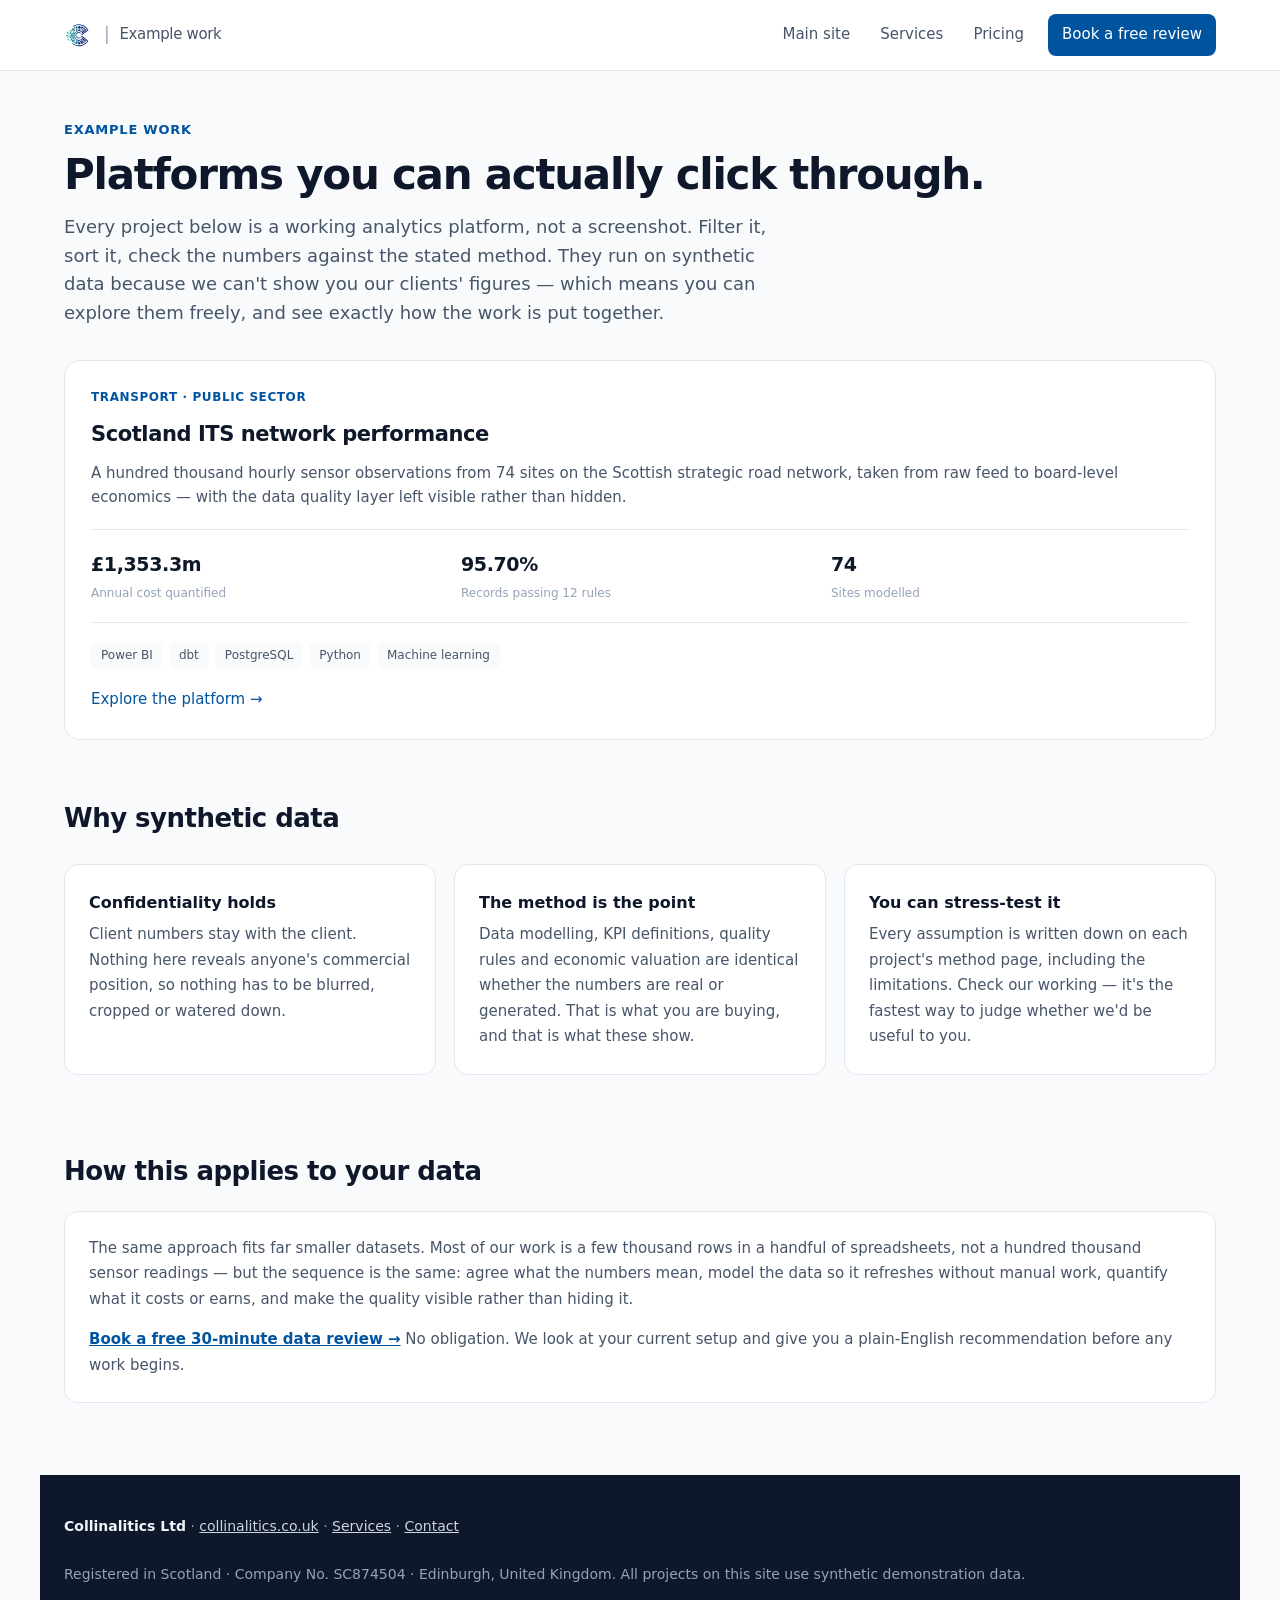
==== demos/index.html @ d9bcdb27 "Collinalitics demo platforms: Scotland ITS" ====
<!DOCTYPE html>
<html lang="en-GB">
<head>
<meta charset="utf-8">
<meta name="viewport" content="width=device-width, initial-scale=1">
<title>Example work — Collinalitics Ltd</title>
<meta name="description" content="Working demonstration platforms from Collinalitics Ltd. Built on synthetic data so you can explore the method without client confidentiality getting in the way.">
<link rel="stylesheet" href="styles.css">
</head>
<body>

<header class="mast">
  <div class="mast-inner">
    <a class="brand" href="https://www.collinalitics.co.uk/">
      <img src="LOGO.png" alt="Collinalitics Ltd">
      <span class="divider">|</span>
      <span class="proj">Example work</span>
    </a>
    <nav class="pages">
      <a href="https://www.collinalitics.co.uk/">Main site</a>
      <a href="https://www.collinalitics.co.uk/services">Services</a>
      <a href="https://www.collinalitics.co.uk/pricing">Pricing</a>
      <a href="https://www.collinalitics.co.uk/contact" class="cta">Book a free review</a>
    </nav>
  </div>
</header>

<main>

<p class="eyebrow">Example work</p>
<h1>Platforms you can actually click through.</h1>
<p class="sub">
  Every project below is a working analytics platform, not a screenshot. Filter it,
  sort it, check the numbers against the stated method. They run on synthetic data
  because we can't show you our clients' figures — which means you can explore them
  freely, and see exactly how the work is put together.
</p>

<div class="projects" id="projects"></div>

<h2>Why synthetic data</h2>
<div class="grid g3">
  <div class="card">
    <h3 style="margin-top:0">Confidentiality holds</h3>
    <p class="note" style="margin:0">
      Client numbers stay with the client. Nothing here reveals anyone's commercial
      position, so nothing has to be blurred, cropped or watered down.
    </p>
  </div>
  <div class="card">
    <h3 style="margin-top:0">The method is the point</h3>
    <p class="note" style="margin:0">
      Data modelling, KPI definitions, quality rules and economic valuation are
      identical whether the numbers are real or generated. That is what you are
      buying, and that is what these show.
    </p>
  </div>
  <div class="card">
    <h3 style="margin-top:0">You can stress-test it</h3>
    <p class="note" style="margin:0">
      Every assumption is written down on each project's method page, including the
      limitations. Check our working — it's the fastest way to judge whether we'd be
      useful to you.
    </p>
  </div>
</div>

<h2>How this applies to your data</h2>
<div class="card">
  <p class="note" style="margin-top:0">
    The same approach fits far smaller datasets. Most of our work is a few thousand
    rows in a handful of spreadsheets, not a hundred thousand sensor readings — but
    the sequence is the same: agree what the numbers mean, model the data so it
    refreshes without manual work, quantify what it costs or earns, and make the
    quality visible rather than hiding it.
  </p>
  <p class="note" style="margin-bottom:0">
    <a href="https://www.collinalitics.co.uk/contact"><strong>Book a free 30-minute data review →</strong></a>
    No obligation. We look at your current setup and give you a plain-English
    recommendation before any work begins.
  </p>
</div>

<footer class="foot"><div class="inner">
  <strong>Collinalitics Ltd</strong> ·
  <a href="https://www.collinalitics.co.uk/">collinalitics.co.uk</a> ·
  <a href="https://www.collinalitics.co.uk/services">Services</a> ·
  <a href="https://www.collinalitics.co.uk/contact">Contact</a>
  <br><br>
  Registered in Scotland · Company No. SC874504 · Edinburgh, United Kingdom.
  All projects on this site use synthetic demonstration data.
</div></footer>

</main>

<script>
/* ── Add a new project by adding one entry here. ──────────────────────────
   Copy the whole object, change the fields, point `url` at the new folder. */

const PROJECTS = [
  {
    title:   'Scotland ITS network performance',
    sector:  'Transport · Public sector',
    url:     'scotland-its/index.html',
    blurb:   'A hundred thousand hourly sensor observations from 74 sites on the ' +
             'Scottish strategic road network, taken from raw feed to board-level ' +
             'economics — with the data quality layer left visible rather than hidden.',
    stats:   [
      { v: '£1,353.3m', k: 'Annual cost quantified' },
      { v: '95.70%',    k: 'Records passing 12 rules' },
      { v: '74',        k: 'Sites modelled' }
    ],
    tags:    ['Power BI', 'dbt', 'PostgreSQL', 'Python', 'Machine learning'],
    live:    true
  }

  /* ── Next project goes here ───────────────────────────────────────────
  ,{
    title:  'Retail demand forecasting',
    sector: 'Retail · SME',
    url:    'retail-forecast/index.html',
    blurb:  'One sentence on the problem, one on what the platform shows.',
    stats:  [
      { v: '00%', k: 'Headline metric' },
      { v: '00',  k: 'Second metric' },
      { v: '00',  k: 'Third metric' }
    ],
    tags:   ['Power BI', 'SQL'],
    live:   true
  }
  ─────────────────────────────────────────────────────────────────────── */
];

document.getElementById('projects').innerHTML = PROJECTS.map(p =>
  '<a class="project' + (p.live ? '' : ' soon') + '" ' +
    (p.live ? 'href="' + p.url + '"' : '') + '>' +
    '<div class="project-head">' +
      '<span class="sector">' + p.sector + '</span>' +
      (p.live ? '' : '<span class="badge">In build</span>') +
    '</div>' +
    '<h3>' + p.title + '</h3>' +
    '<p class="blurb">' + p.blurb + '</p>' +
    '<div class="project-stats">' +
      p.stats.map(s => '<div><span class="v">' + s.v + '</span>' +
                       '<span class="k">' + s.k + '</span></div>').join('') +
    '</div>' +
    '<div class="tags">' + p.tags.map(t => '<span>' + t + '</span>').join('') + '</div>' +
    (p.live ? '<span class="go">Explore the platform &rarr;</span>' : '') +
  '</a>'
).join('');
</script>

</body>
</html>
---- demos/styles.css ----
:root {
  /* ── CHANGE THIS ONE LINE to your brand colour ── */
  --brand:     #00539F;

  --brand-ink: #003A6E;
  --brand-bg:  #EAF1F8;
  --teal:      #0F8B8D;
  --orange:    #EF6C00;
  --red:       #C62828;
  --green:     #2E7D32;
  --amber:     #F9A825;
  --ink:       #0F172A;
  --ink-2:     #475569;
  --ink-3:     #94A3B8;
  --line:      #E2E8F0;
  --bg:        #F8FAFC;
  --card:      #FFFFFF;
  --dark:      #0F172A;
  --warn-bg:   #FEF3C7;
  --warn-ink:  #92400E;
  --warn-line: #FCD34D;
}

* { box-sizing: border-box; }
html { -webkit-text-size-adjust: 100%; }

body {
  margin: 0;
  background: var(--bg);
  color: var(--ink);
  font: 400 16px/1.7 ui-sans-serif, system-ui, -apple-system, "Segoe UI", Roboto, Helvetica, Arial, sans-serif;
  -webkit-font-smoothing: antialiased;
}

a { color: var(--brand); }

/* ── masthead ─────────────────────────────────────── */

header.mast {
  background: var(--card);
  border-bottom: 1px solid var(--line);
  position: sticky; top: 0; z-index: 20;
}

.mast-inner {
  max-width: 1200px; margin: 0 auto; padding: 14px 24px;
  display: flex; align-items: center; gap: 20px; flex-wrap: wrap;
}

.brand {
  display: flex; align-items: center; gap: 10px;
  font-weight: 600; font-size: 17px; color: var(--ink);
  text-decoration: none; letter-spacing: -0.02em;
}

.brand img { height: 30px; width: auto; display: block; }
.brand .divider { color: var(--ink-3); font-weight: 300; }
.brand .proj { color: var(--ink-2); font-weight: 400; font-size: 15px; }

nav.pages { display: flex; gap: 2px; margin-left: auto; flex-wrap: wrap; align-items: center; }

nav.pages a {
  padding: 8px 14px; border-radius: 8px; font-size: 15px;
  color: var(--ink-2); text-decoration: none; transition: all .15s;
}

nav.pages a:hover { background: var(--bg); color: var(--ink); }
nav.pages a.on { color: var(--brand); font-weight: 500; background: var(--brand-bg); }

.cta {
  padding: 8px 16px; border-radius: 8px; font-size: 14px; font-weight: 500;
  background: var(--brand); color: #fff !important; text-decoration: none;
  margin-left: 8px; white-space: nowrap;
}
.cta:hover { background: var(--brand-ink); }

/* ── synthetic-data banner ────────────────────────── */

.synthetic {
  background: var(--warn-bg);
  border-bottom: 1px solid var(--warn-line);
  color: var(--warn-ink); font-size: 14px;
}
.synthetic .inner { max-width: 1200px; margin: 0 auto; padding: 12px 24px; }
.synthetic strong { font-weight: 600; }
.synthetic a { color: var(--warn-ink); font-weight: 500; }

/* ── layout ───────────────────────────────────────── */

main { max-width: 1200px; margin: 0 auto; padding: 48px 24px 80px; }

.eyebrow {
  font-size: 13px; font-weight: 600; letter-spacing: 0.06em;
  text-transform: uppercase; color: var(--brand); margin: 0 0 10px;
}

h1 { font-size: 42px; line-height: 1.15; margin: 0 0 14px; letter-spacing: -0.03em; font-weight: 600; }
h2 { font-size: 26px; margin: 56px 0 6px; letter-spacing: -0.02em; font-weight: 600; }
h3 { font-size: 16px; margin: 22px 0 6px; font-weight: 600; }

.sub { color: var(--ink-2); margin: 0 0 8px; font-size: 18px; max-width: 62ch; line-height: 1.6; }
.note { color: var(--ink-2); font-size: 15px; }
.small { font-size: 13px; color: var(--ink-3); }

.card {
  background: var(--card); border: 1px solid var(--line);
  border-radius: 14px; padding: 24px; margin: 18px 0;
}

.grid { display: grid; gap: 18px; }
.g2 { grid-template-columns: repeat(auto-fit, minmax(340px, 1fr)); }
.g3 { grid-template-columns: repeat(auto-fit, minmax(260px, 1fr)); }

/* ── KPI strip ────────────────────────────────────── */

.kpis {
  display: grid; grid-template-columns: repeat(auto-fit, minmax(165px, 1fr));
  gap: 14px; margin: 32px 0 10px;
}

.kpi {
  background: var(--card); border: 1px solid var(--line);
  border-radius: 14px; padding: 18px 20px;
}

.kpi .lab { font-size: 13px; color: var(--ink-2); margin-bottom: 6px; font-weight: 500; }
.kpi .val { font-size: 30px; font-weight: 600; color: var(--ink); line-height: 1.1; letter-spacing: -0.03em; }
.kpi .foot { font-size: 12px; color: var(--ink-3); margin-top: 6px; }
.kpi .foot.bad  { color: var(--red); font-weight: 500; }
.kpi .foot.good { color: var(--green); font-weight: 500; }

/* ── charts ───────────────────────────────────────── */

.chartbox { position: relative; height: 340px; }
.chartbox.tall { height: 440px; }

/* ── tables ───────────────────────────────────────── */

table { width: 100%; border-collapse: collapse; font-size: 15px; }

th {
  text-align: left; font-weight: 600; font-size: 13px; color: var(--ink-2);
  padding: 10px 12px; border-bottom: 2px solid var(--line);
  white-space: nowrap; cursor: pointer; user-select: none;
}
th.num, td.num { text-align: right; }
th:hover { color: var(--brand); }

td { padding: 10px 12px; border-bottom: 1px solid var(--line); }
tbody tr:hover { background: var(--bg); }

.bar {
  display: inline-block; height: 6px; border-radius: 3px;
  background: var(--brand); vertical-align: middle; margin-left: 10px; opacity: .8;
}

.pill { display: inline-block; padding: 3px 10px; border-radius: 12px; font-size: 13px; font-weight: 500; }

/* ── controls ─────────────────────────────────────── */

.controls { display: flex; gap: 12px; flex-wrap: wrap; margin: 20px 0; }

select, input[type=search] {
  font: inherit; font-size: 15px; padding: 9px 12px;
  border: 1px solid var(--line); border-radius: 10px;
  background: var(--card); color: var(--ink); min-width: 165px;
}
select:focus, input:focus { outline: 2px solid var(--brand); outline-offset: -1px; }

/* ── findings ─────────────────────────────────────── */

.finding {
  background: var(--brand-bg); border-radius: 14px;
  padding: 18px 22px; margin: 20px 0; font-size: 16px; line-height: 1.6;
  color: var(--brand-ink);
}
.finding strong { color: var(--brand-ink); font-weight: 600; }

dl.kv { display: grid; grid-template-columns: max-content 1fr; gap: 8px 24px; margin: 0; font-size: 15px; }
dl.kv dt { color: var(--ink-2); }
dl.kv dd { margin: 0; font-weight: 500; }

/* ── footer ───────────────────────────────────────── */

footer.foot {
  background: var(--dark); color: #94A3B8;
  margin: 72px -24px -80px; padding: 40px 24px;
  font-size: 14px; line-height: 1.7;
}
footer.foot .inner { max-width: 1200px; margin: 0 auto; }
footer.foot a { color: #CBD5E1; }
footer.foot strong { color: #F1F5F9; }

ol.lim > li { margin-bottom: 12px; }

/* ── project cards (portfolio landing) ────────────── */

.projects {
  display: grid; grid-template-columns: repeat(auto-fit, minmax(380px, 1fr));
  gap: 20px; margin: 32px 0;
}

.project {
  display: block; background: var(--card);
  border: 1px solid var(--line); border-radius: 16px; padding: 26px;
  text-decoration: none; color: inherit;
  transition: border-color .15s, transform .15s;
}

.project:hover { border-color: var(--brand); transform: translateY(-2px); }
.project.soon { opacity: .6; cursor: default; }
.project.soon:hover { border-color: var(--line); transform: none; }

.project-head {
  display: flex; align-items: center; justify-content: space-between;
  gap: 12px; margin-bottom: 10px;
}

.project .sector {
  font-size: 12px; font-weight: 600; letter-spacing: .05em;
  text-transform: uppercase; color: var(--brand);
}

.project .badge {
  font-size: 12px; font-weight: 500; padding: 3px 10px;
  border-radius: 10px; background: var(--bg); color: var(--ink-2);
}

.project h3 { font-size: 21px; margin: 0 0 8px; letter-spacing: -0.02em; }
.project .blurb { color: var(--ink-2); font-size: 15px; margin: 0 0 20px; line-height: 1.6; }

.project-stats {
  display: grid; grid-template-columns: repeat(3, 1fr); gap: 12px;
  padding: 18px 0; border-top: 1px solid var(--line);
  border-bottom: 1px solid var(--line); margin-bottom: 18px;
}

.project-stats .v {
  display: block; font-size: 19px; font-weight: 600;
  color: var(--ink); letter-spacing: -0.02em;
}
.project-stats .k { display: block; font-size: 12px; color: var(--ink-3); margin-top: 3px; }

.project .tags { display: flex; flex-wrap: wrap; gap: 6px; margin-bottom: 16px; }

.project .tags span {
  font-size: 12px; padding: 4px 10px; border-radius: 8px;
  background: var(--bg); color: var(--ink-2);
}

.project .go { font-size: 15px; font-weight: 500; color: var(--brand); }

/* ── responsive ───────────────────────────────────── */

@media (max-width: 640px) {
  h1 { font-size: 30px; }
  h2 { font-size: 22px; }
  .sub { font-size: 16px; }
  main { padding: 32px 16px 56px; }
  .mast-inner, .synthetic .inner { padding: 12px 16px; }
  .chartbox { height: 280px; }
  footer.foot { margin: 48px -16px -56px; padding: 32px 16px; }
  .cta { display: none; }
  .projects { grid-template-columns: 1fr; }
  .project { padding: 20px; }
  .project-stats { grid-template-columns: 1fr; gap: 10px; }
}
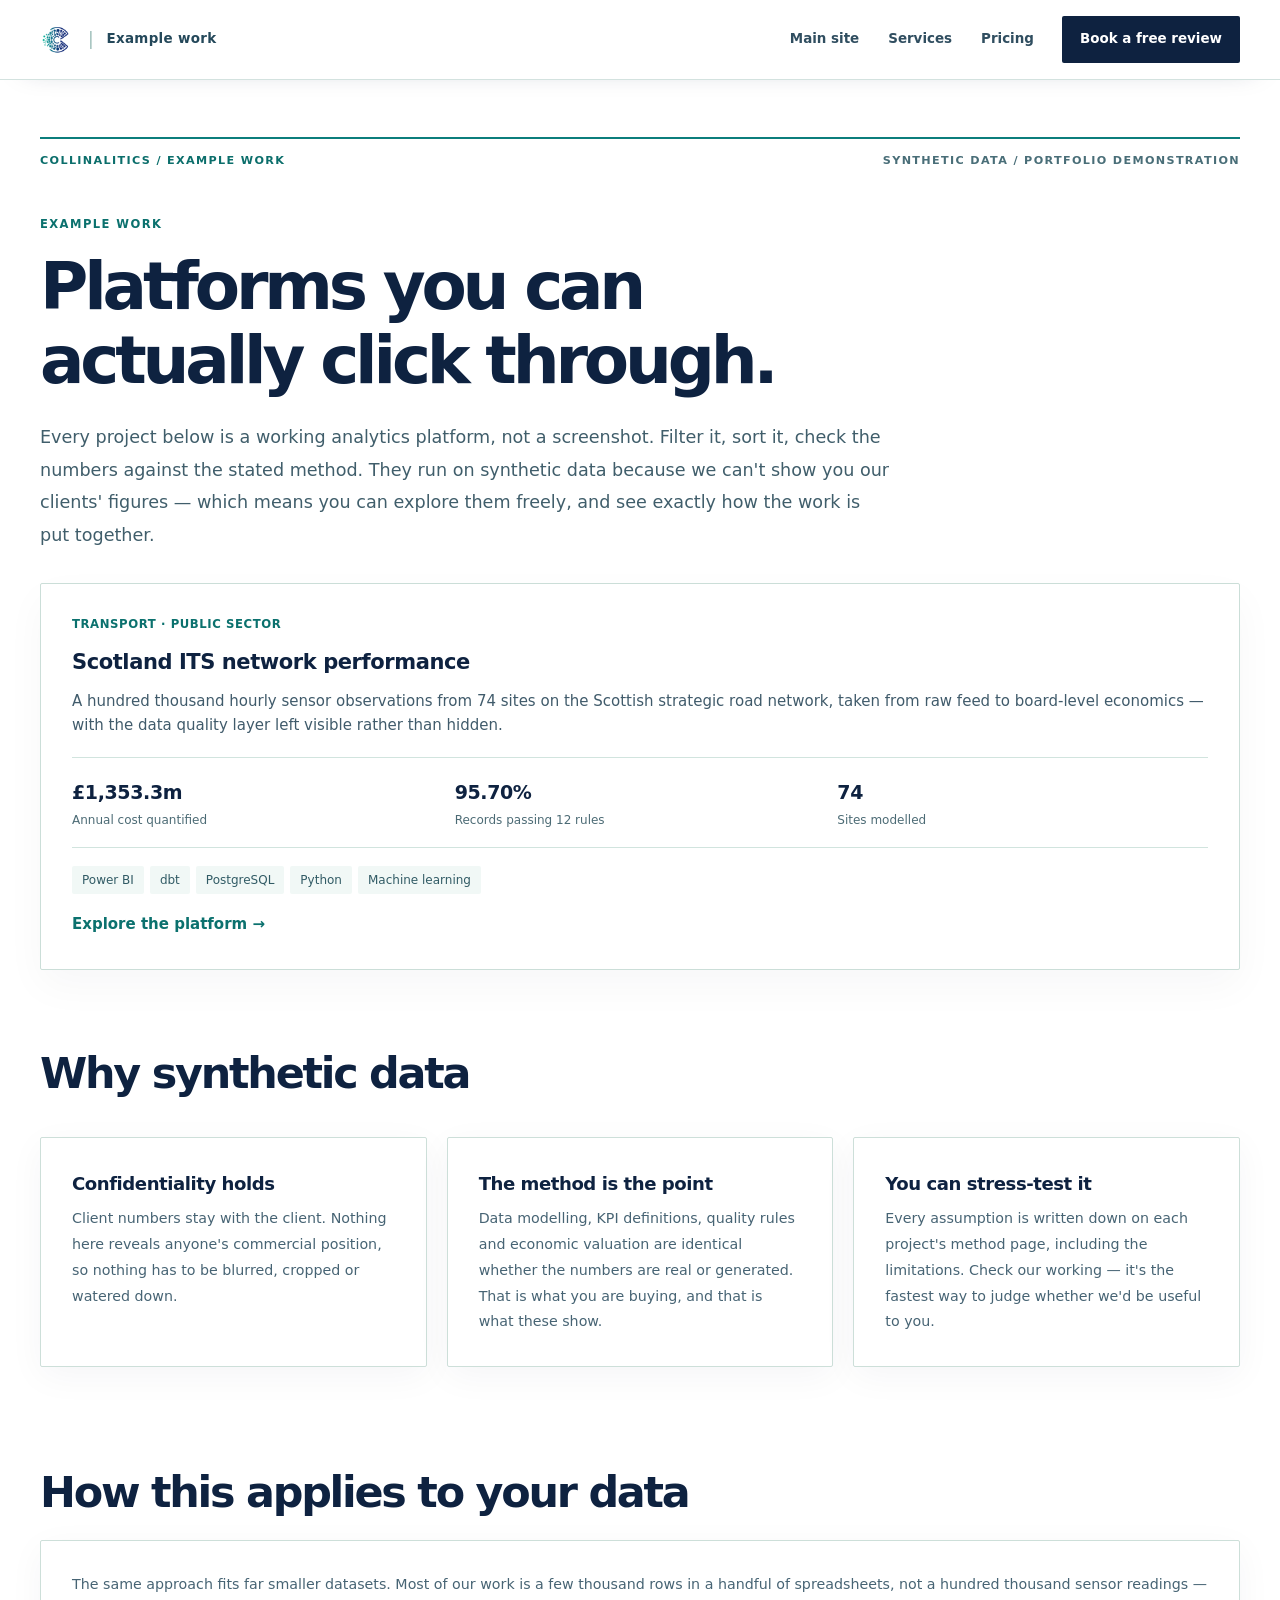
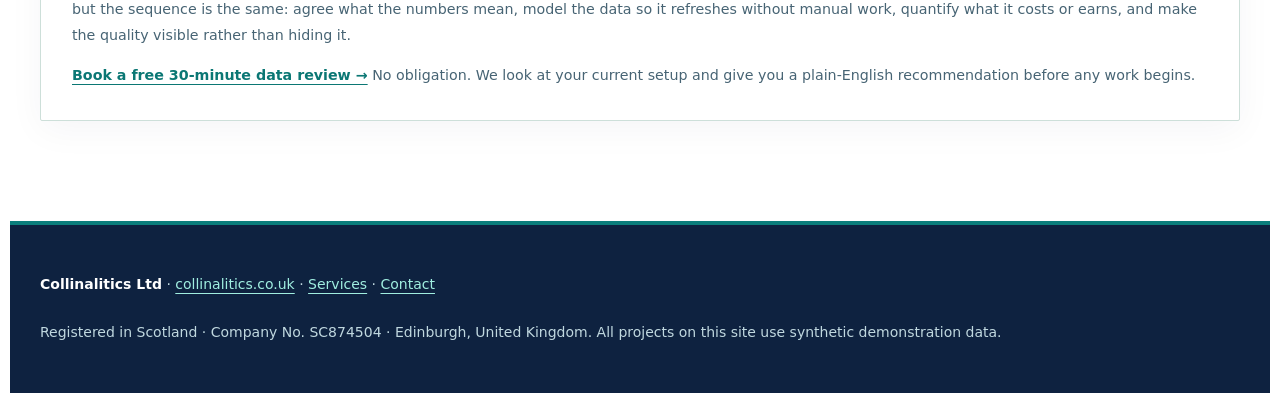
==== commit 9d14e861: "design: editorial Scotland ITS analytics platform with improved explorer and disclosure" ====
--- a/demos/index.html
+++ b/demos/index.html
@@ -3,9 +3,19 @@
 <head>
 <meta charset="utf-8">
 <meta name="viewport" content="width=device-width, initial-scale=1">
-<title>Example work — Collinalitics Ltd</title>
+<meta name="author" content="Collinalitics Ltd">
 <meta name="description" content="Working demonstration platforms from Collinalitics Ltd. Built on synthetic data so you can explore the method without client confidentiality getting in the way.">
+<meta property="og:type" content="website">
+<meta property="og:site_name" content="Collinalitics Ltd">
+<meta property="og:title" content="Example work — analytics platforms you can click through">
+<meta property="og:description" content="Working analytics platforms you can click through, built on synthetic data so the method stays open to inspection.">
+<meta property="og:url" content="https://demos.collinalitics.co.uk/">
+<meta property="og:image" content="https://demos.collinalitics.co.uk/og-image.png">
+<meta property="og:image:width" content="1200">
+<meta property="og:image:height" content="630">
+<meta name="twitter:card" content="summary_large_image">
 <link rel="stylesheet" href="styles.css">
+<link rel="stylesheet" href="editorial.css">
 </head>
 <body>
 
@@ -26,6 +36,8 @@
 </header>
 
 <main>
+
+<div class="demo-overline"><span>COLLINALITICS / EXAMPLE WORK</span><span>SYNTHETIC DATA / PORTFOLIO DEMONSTRATION</span></div>
 
 <p class="eyebrow">Example work</p>
 <h1>Platforms you can actually click through.</h1>
--- a/demos/editorial.css
+++ b/demos/editorial.css
@@ -0,0 +1,96 @@
+/* Collinalitics ITS / editorial product studio v2
+ * Scoped to the existing static demonstration; keeps all data, charts and
+ * application logic. Original Collinalitics logo is not modified.
+ * Main palette: #0E2240 navy, #0B7E7C teal, #E8F1F0 seafoam.
+ */
+:root {
+  --brand: #0b7774;
+  --brand-ink: #085f5e;
+  --brand-bg: #e8f1f0;
+  --teal: #0b7e7c;
+  --ink: #0e2240;
+  --ink-2: #405b6b;
+  --ink-3: #516e7d;
+  --line: #d3e2df;
+  --bg: #f5faf8;
+  --card: #fff;
+  --dark: #0e2240;
+}
+html { scroll-behavior:smooth; }
+body { background:#fff; color:var(--ink); font-family:"Instrument Sans",ui-sans-serif,system-ui,-apple-system,"Segoe UI",sans-serif; font-size:16px; }
+a { text-underline-offset: 4px; }
+a:focus-visible,button:focus-visible,select:focus-visible,input:focus-visible,th:focus-visible {outline:3px solid #0b7e7c;outline-offset:3px;}
+header.mast { background:#fff; border-bottom:1px solid #d3e2df; box-shadow:0 12px 29px -27px #0e22405c; }
+.mast-inner {max-width:1260px;min-height:79px;padding:14px 30px;gap:21px;}
+.brand {gap:13px;white-space:normal;}
+.brand img {height:35px;max-width:230px;object-fit:contain;}
+.brand .divider {color:#9abcb7;}.brand .proj {color:#24485a;font-size:.84rem;letter-spacing:.025em;font-weight:650;}
+nav.pages {gap:3px;}
+nav.pages a {border-radius:2px;color:#304e60;padding:10px 13px;font-size:.84rem;font-weight:650;}
+nav.pages a:hover {background:#e8f1f0;color:#086b68;}
+nav.pages a.on,nav.pages a[aria-current="page"] {color:#0a6f6c;background:#e8f1f0;font-weight:800;box-shadow:inset 0 -2px 0 #0b7e7c;}
+nav.pages a.cta {color:#fff!important;background:#0e2240;margin-left:12px;border-radius:2px;padding:12px 18px;font-weight:750;}
+nav.pages a.cta:hover {background:#214660;}
+.synthetic {background:#e8f1f0;border-bottom:1px solid #cbdbd8;color:#244f57;font-size:.8rem;}
+.synthetic .inner {max-width:1260px;padding:15px 30px;line-height:1.8;}
+.synthetic strong {color:#0e2240;font-weight:800;}
+.synthetic a {color:#086b68;font-weight:750;}
+main {max-width:1260px;padding:57px 30px 92px;}
+.demo-overline {display:flex;justify-content:space-between;flex-wrap:wrap;gap:10px;border-top:2px solid #0b7e7c;padding-top:14px;margin-bottom:45px;color:#0b6e6b;font-size:.7rem;letter-spacing:.12em;font-weight:800;line-height:1.5;}
+.demo-overline span:last-child {color:#496e78;}
+.eyebrow {color:#0b716e;font-size:.72rem;letter-spacing:.125em;font-weight:800;margin-bottom:16px;}
+h1 {color:#0e2240;max-width:17ch;font-size:clamp(2.75rem,5.15vw,5.25rem);font-weight:750;letter-spacing:-.063em;line-height:1.12;margin-bottom:23px;text-wrap:balance;}
+.sub {max-width:76ch;font-size:clamp(.95rem,1.38vw,1.1rem);line-height:1.85;color:#405e6b;margin-bottom:27px;}
+h2 {font-size:clamp(1.9rem,3.35vw,3.4rem);line-height:1.17;letter-spacing:-.052em;margin-top:78px;margin-bottom:17px;font-weight:750;color:#0e2240;text-wrap:balance;}
+h3 {font-weight:750;color:#0e2240;font-size:1.13rem;letter-spacing:-.025em;}
+.note {color:#476474;font-size:.89rem;line-height:1.82;}
+.small {color:#4c6c79;font-size:.79rem;}
+.card {border-radius:2px;background:white;border:1px solid #cddfd9;padding:clamp(18px,2.5vw,31px);margin:22px 0;box-shadow:0 9px 36px #0e22400b;}
+.grid {gap:20px;}
+.kpis {margin:39px 0 30px;gap:0;border-top:1px solid #c0d9d4;border-bottom:1px solid #c0d9d4;background:#e8f1f0;}
+.kpi {border-radius:0;border:0;border-right:1px solid #c5dcd6;background:transparent;min-height:137px;padding:25px 22px;}
+.kpi:last-child {border-right:0;}
+.kpi .lab {font-size:.73rem;letter-spacing:.04em;color:#2e6464;font-weight:750;}
+.kpi .val {font-size:clamp(1.7rem,2.6vw,2.55rem);letter-spacing:-.05em;line-height:1.3;font-weight:800;color:#0e2240;}
+.kpi .foot {color:#3b666c;font-size:.72rem;line-height:1.5;margin-top:8px;}
+.kpi .foot.bad{color:#a6372c}.kpi .foot.good{color:#086b68}
+.chartbox {min-width:0;}.chartbox canvas {max-width:100%;}
+.finding {border-radius:0;background:#e8f1f0;border-left:3px solid #0b7e7c;padding:21px 26px;color:#244b58;line-height:1.85;font-size:.9rem;margin:28px 0;}
+.finding strong {color:#0e2240;}
+.controls {background:#f5faf8;border:1px solid #d1e2de;padding:18px;gap:11px;align-items:center;flex-wrap:wrap;margin:23px 0 15px;}
+select,input[type=search] {border-radius:2px;border:1px solid #b9d1cc;background:white;min-height:46px;max-width:100%;color:#163a4a;font-size:.86rem;}
+button.demo-action {cursor:pointer;border:1px solid #0b7e7c;background:#0e2240;color:white;font-family:inherit;font-size:.79rem;line-height:1.4;font-weight:750;padding:12px 15px;min-height:46px;border-radius:2px;}
+button.demo-action:hover{background:#27516c;}
+button.demo-action.ghost {background:white;color:#0b716e;}
+button.demo-action.ghost:hover {background:#e8f1f0;}
+button.demo-action:disabled{opacity:.55;cursor:not-allowed;}
+.demo-controls-label {font-size:.73rem;font-weight:800;color:#315c60;letter-spacing:.04em;}
+.demo-filter-count {display:flex;align-items:center;justify-content:space-between;flex-wrap:wrap;gap:14px;margin:17px 0;color:#355968;font-size:.79rem;}
+table {font-size:.83rem;}
+th {border-bottom:2px solid #a7ccc5;color:#375b67;font-size:.73rem;padding:12px 12px;}
+th[data-key] {cursor:pointer;}
+th[data-key]:hover {color:#0b7774;background:#f4faf7;}
+td {border-bottom:1px solid #dbe8e4;padding:13px 12px;color:#244657;}
+tbody tr:hover {background:#f5faf8;}
+td .bar {background:#0b7e7c;}
+.pill {border-radius:2px;font-size:.74rem;}
+dl.kv {gap:10px 25px;font-size:.85rem;line-height:1.7;}
+dl.kv dt{color:#456473;}dl.kv dd{color:#163848;font-weight:700;}
+footer.foot {background:#0e2240;color:#c0d8df;margin:100px -30px -92px;padding:48px 30px;border-top:4px solid #0b7e7c;}
+footer.foot a{color:#a0eee0;}footer.foot strong{color:white;}
+.project {border-radius:2px;box-shadow:0 16px 41px #0e224009;border-color:#cbded8;padding:31px;}
+.project:hover {transform:translateY(-2px);box-shadow:0 20px 42px #0e224011;}
+.project .badge {border-radius:2px;background:#e8f1f0;color:#0b716e;}
+.project .sector {color:#0b716e;font-size:.73rem;}
+.project .go {font-weight:800;color:#0b716e;}
+.project .tags span {border-radius:2px;background:#f1f8f6;color:#315b65;}
+.project-stats {border-color:#d1e4de;}
+.project-stats .v {color:#0e2240;font-weight:800;}
+.project-stats .k {color:#4c6b75;line-height:1.5;}
+/* Never obscure charts or force 340px columns on mobile. */
+@media(max-width:1100px){.kpis{grid-template-columns:repeat(3,minmax(0,1fr))}.kpi:nth-child(3n){border-right:0}.mast-inner{gap:10px}.brand img{max-width:170px}.grid.g2{grid-template-columns:repeat(2,minmax(0,1fr))}}
+@media(max-width:840px){.mast-inner{align-items:flex-start;flex-direction:column}.brand img{max-width:220px}nav.pages{margin-left:0;width:100%;flex-wrap:wrap}.kpis{grid-template-columns:repeat(2,minmax(0,1fr))}.kpi:nth-child(3n){border-right:1px solid #c5dcd6}.kpi:nth-child(2n){border-right:0}.grid.g2,.grid.g3{grid-template-columns:1fr}.projects{grid-template-columns:1fr}}
+@media(max-width:600px){main{padding:39px 17px 68px}.mast-inner,.synthetic .inner{padding:13px 17px}.demo-overline{margin-bottom:30px}h1{font-size:clamp(2.6rem,10vw,3.6rem)}h2{font-size:clamp(2rem,8vw,2.7rem);margin-top:63px}.kpis{grid-template-columns:repeat(2,minmax(0,1fr))}.kpi{padding:20px 14px;min-height:130px}.kpi .val{font-size:clamp(1.4rem,6vw,2.15rem)}.kpi .lab{font-size:.68rem}.chartbox{height:280px}.chartbox.tall{height:310px}.controls{padding:14px}.controls select,.controls input,.controls button{width:100%;min-width:0}.card{padding:17px}.finding{padding:18px}.projects{grid-template-columns:1fr}.project-stats{grid-template-columns:repeat(2,minmax(0,1fr))}footer.foot{margin:73px -17px -68px;padding:42px 17px}.demo-overline span:last-child{display:none}}
+@media(prefers-reduced-motion:reduce){html{scroll-behavior:auto}.project{transition:none}.project:hover{transform:none}}
+
+.sr-only{position:absolute;width:1px;height:1px;padding:0;margin:-1px;overflow:hidden;clip:rect(0,0,0,0);white-space:nowrap;border:0;}
